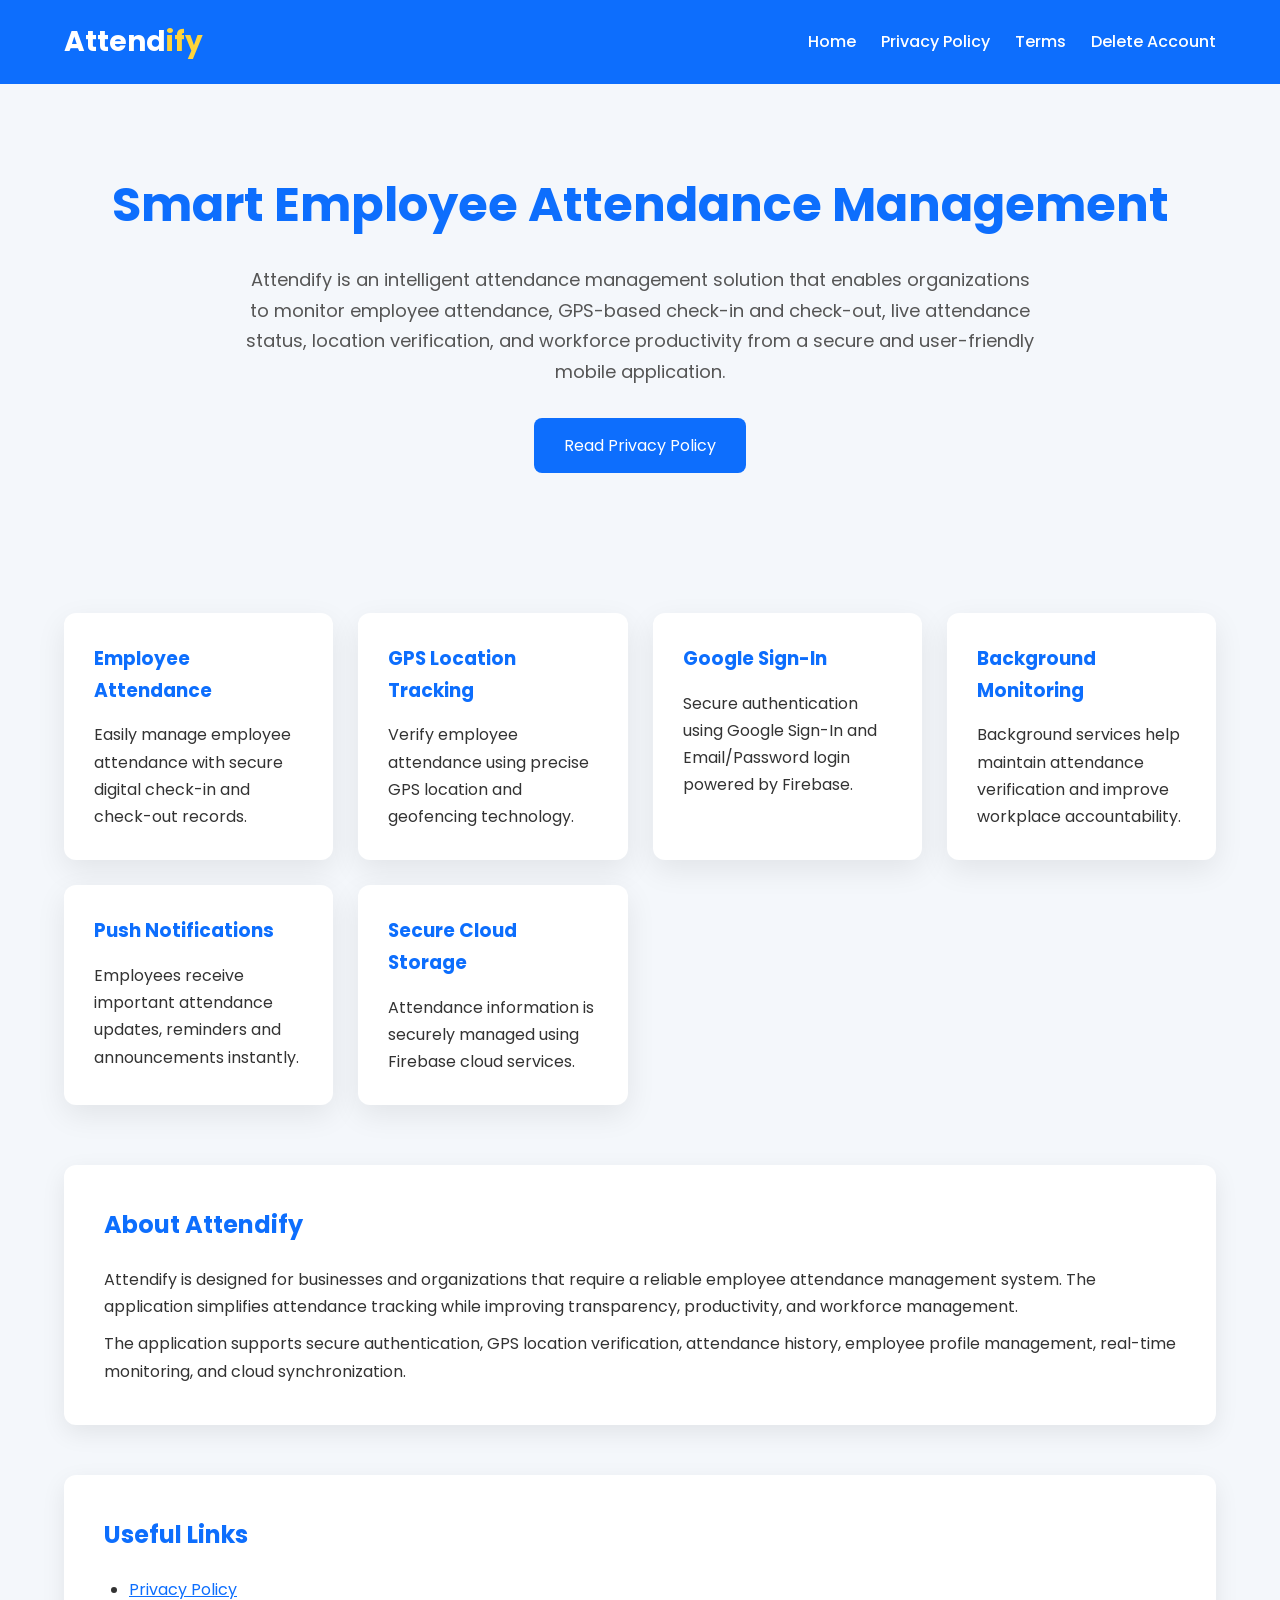
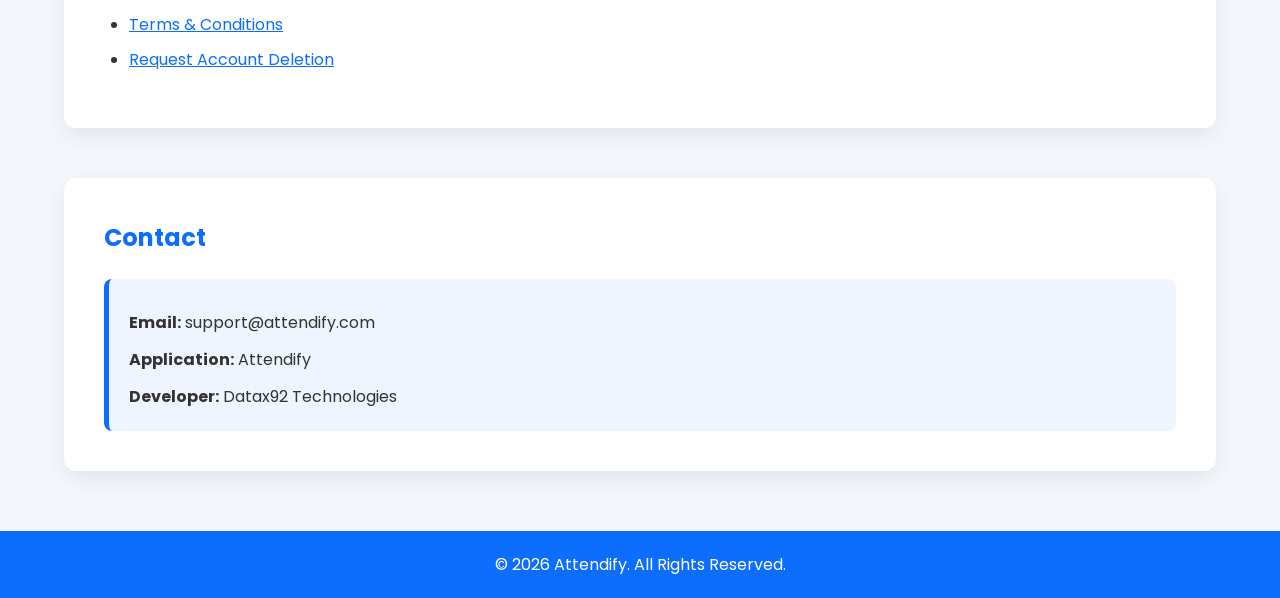
==== index.html @ 388b5a3d "All Set Ready to deploy" ====
<!DOCTYPE html>
<html lang="en">

<head>

    <meta charset="UTF-8">
    <meta name="viewport" content="width=device-width, initial-scale=1.0">

    <title>Attendify | Smart Employee Attendance Management</title>

    <meta name="description"
        content="Attendify is a smart employee attendance management application with GPS based check-in, check-out, location tracking, Google Sign-In and real-time attendance monitoring.">

    <link rel="stylesheet" href="style.css">

</head>

<body>

    <header>

        <div class="container">

            <div class="logo">
                Attend<span>ify</span>
            </div>

            <nav>

                <ul>

                    <li>
                        <a href="index.html">Home</a>
                    </li>

                    <li>
                        <a href="privacy-policy.html">Privacy Policy</a>
                    </li>

                    <li>
                        <a href="terms-and-conditions.html">Terms</a>
                    </li>

                    <li>
                        <a href="account-deletion.html">Delete Account</a>
                    </li>

                </ul>

            </nav>

        </div>

    </header>



    <section class="hero">

        <div class="container">

            <h1>
                Smart Employee Attendance Management
            </h1>

            <p>

                Attendify is an intelligent attendance management solution that
                enables organizations to monitor employee attendance,
                GPS-based check-in and check-out, live attendance status,
                location verification, and workforce productivity from
                a secure and user-friendly mobile application.

            </p>

            <a href="privacy-policy.html" class="btn">
                Read Privacy Policy
            </a>

        </div>

    </section>





    <section class="container">

        <div class="cards">

            <div class="card">

                <h3>
                    Employee Attendance
                </h3>

                <p>

                    Easily manage employee attendance with secure
                    digital check-in and check-out records.

                </p>

            </div>



            <div class="card">

                <h3>
                    GPS Location Tracking
                </h3>

                <p>

                    Verify employee attendance using precise
                    GPS location and geofencing technology.

                </p>

            </div>



            <div class="card">

                <h3>
                    Google Sign-In
                </h3>

                <p>

                    Secure authentication using Google Sign-In
                    and Email/Password login powered by Firebase.

                </p>

            </div>



            <div class="card">

                <h3>
                    Background Monitoring
                </h3>

                <p>

                    Background services help maintain attendance
                    verification and improve workplace accountability.

                </p>

            </div>



            <div class="card">

                <h3>
                    Push Notifications
                </h3>

                <p>

                    Employees receive important attendance updates,
                    reminders and announcements instantly.

                </p>

            </div>



            <div class="card">

                <h3>
                    Secure Cloud Storage
                </h3>

                <p>

                    Attendance information is securely managed
                    using Firebase cloud services.

                </p>

            </div>

        </div>

    </section>






    <section class="container">

        <div class="page">

            <h1>
                About Attendify
            </h1>

            <p>

                Attendify is designed for businesses and organizations that
                require a reliable employee attendance management system.
                The application simplifies attendance tracking while improving
                transparency, productivity, and workforce management.

            </p>

            <p>

                The application supports secure authentication,
                GPS location verification,
                attendance history,
                employee profile management,
                real-time monitoring,
                and cloud synchronization.

            </p>

        </div>

    </section>






    <section class="container">

        <div class="page">

            <h1>
                Useful Links
            </h1>

            <ul>

                <li>

                    <a href="privacy-policy.html">
                        Privacy Policy
                    </a>

                </li>

                <li>

                    <a href="terms-and-conditions.html">
                        Terms & Conditions
                    </a>

                </li>

                <li>

                    <a href="account-deletion.html">
                        Request Account Deletion
                    </a>

                </li>

            </ul>

        </div>

    </section>






    <section class="container">

        <div class="page">

            <h1>
                Contact
            </h1>

            <div class="contact-box">

                <p>

                    <strong>Email:</strong>

                    support@attendify.com

                </p>

                <p>

                    <strong>Application:</strong>

                    Attendify

                </p>

                <p>

                    <strong>Developer:</strong>

                    Datax92 Technologies

                </p>

            </div>

        </div>

    </section>






    <footer>

        <p>

            © 2026 Attendify. All Rights Reserved.

        </p>

    </footer>

</body>

</html>
---- style.css ----
/* Google Font */
@import url('https://fonts.googleapis.com/css2?family=Poppins:wght@300;400;500;600;700&display=swap');

*{
    margin:0;
    padding:0;
    box-sizing:border-box;
    font-family:'Poppins',sans-serif;
}

body{
    background:#f4f7fb;
    color:#333;
    line-height:1.7;
}

.container{
    width:90%;
    max-width:1200px;
    margin:auto;
}

header{
    background:#0d6efd;
    color:#fff;
    padding:18px 0;
    position:sticky;
    top:0;
    z-index:1000;
}

header .container{
    display:flex;
    justify-content:space-between;
    align-items:center;
}

.logo{
    font-size:28px;
    font-weight:700;
}

.logo span{
    color:#ffd43b;
}

nav ul{
    list-style:none;
    display:flex;
    gap:25px;
}

nav a{
    color:#fff;
    text-decoration:none;
    font-weight:500;
    transition:.3s;
}

nav a:hover{
    color:#ffd43b;
}

.hero{
    padding:80px 0;
    text-align:center;
}

.hero h1{
    font-size:48px;
    margin-bottom:20px;
    color:#0d6efd;
}

.hero p{
    max-width:800px;
    margin:auto;
    font-size:18px;
    color:#555;
}

.btn{
    display:inline-block;
    margin-top:30px;
    padding:14px 30px;
    background:#0d6efd;
    color:#fff;
    text-decoration:none;
    border-radius:8px;
    transition:.3s;
}

.btn:hover{
    background:#084fc7;
}

.cards{
    display:grid;
    grid-template-columns:repeat(auto-fit,minmax(260px,1fr));
    gap:25px;
    margin:60px 0;
}

.card{
    background:#fff;
    padding:30px;
    border-radius:12px;
    box-shadow:0 10px 30px rgba(0,0,0,.08);
    transition:.3s;
}

.card:hover{
    transform:translateY(-6px);
}

.card h3{
    color:#0d6efd;
    margin-bottom:15px;
}

.page{
    background:#fff;
    margin:50px auto;
    padding:40px;
    border-radius:12px;
    box-shadow:0 8px 25px rgba(0,0,0,.08);
}

.page h1{
    color:#0d6efd;
    margin-bottom:20px;
}

.page h2{
    margin-top:30px;
    color:#0d6efd;
}

.page p{
    margin-top:10px;
}

.page ul{
    margin:15px 0 15px 25px;
}

.page li{
    margin-bottom:8px;
}

footer{
    background:#0d6efd;
    color:#fff;
    text-align:center;
    padding:20px;
    margin-top:60px;
}

.contact-box{
    background:#eef5ff;
    padding:20px;
    border-left:5px solid #0d6efd;
    border-radius:8px;
    margin-top:20px;
}

a{
    color:#0d6efd;
}

@media(max-width:768px){

header .container{
    flex-direction:column;
    gap:15px;
}

nav ul{
    flex-direction:column;
    align-items:center;
}

.hero h1{
    font-size:34px;
}

.hero p{
    font-size:16px;
}

.page{
    padding:25px;
}

}
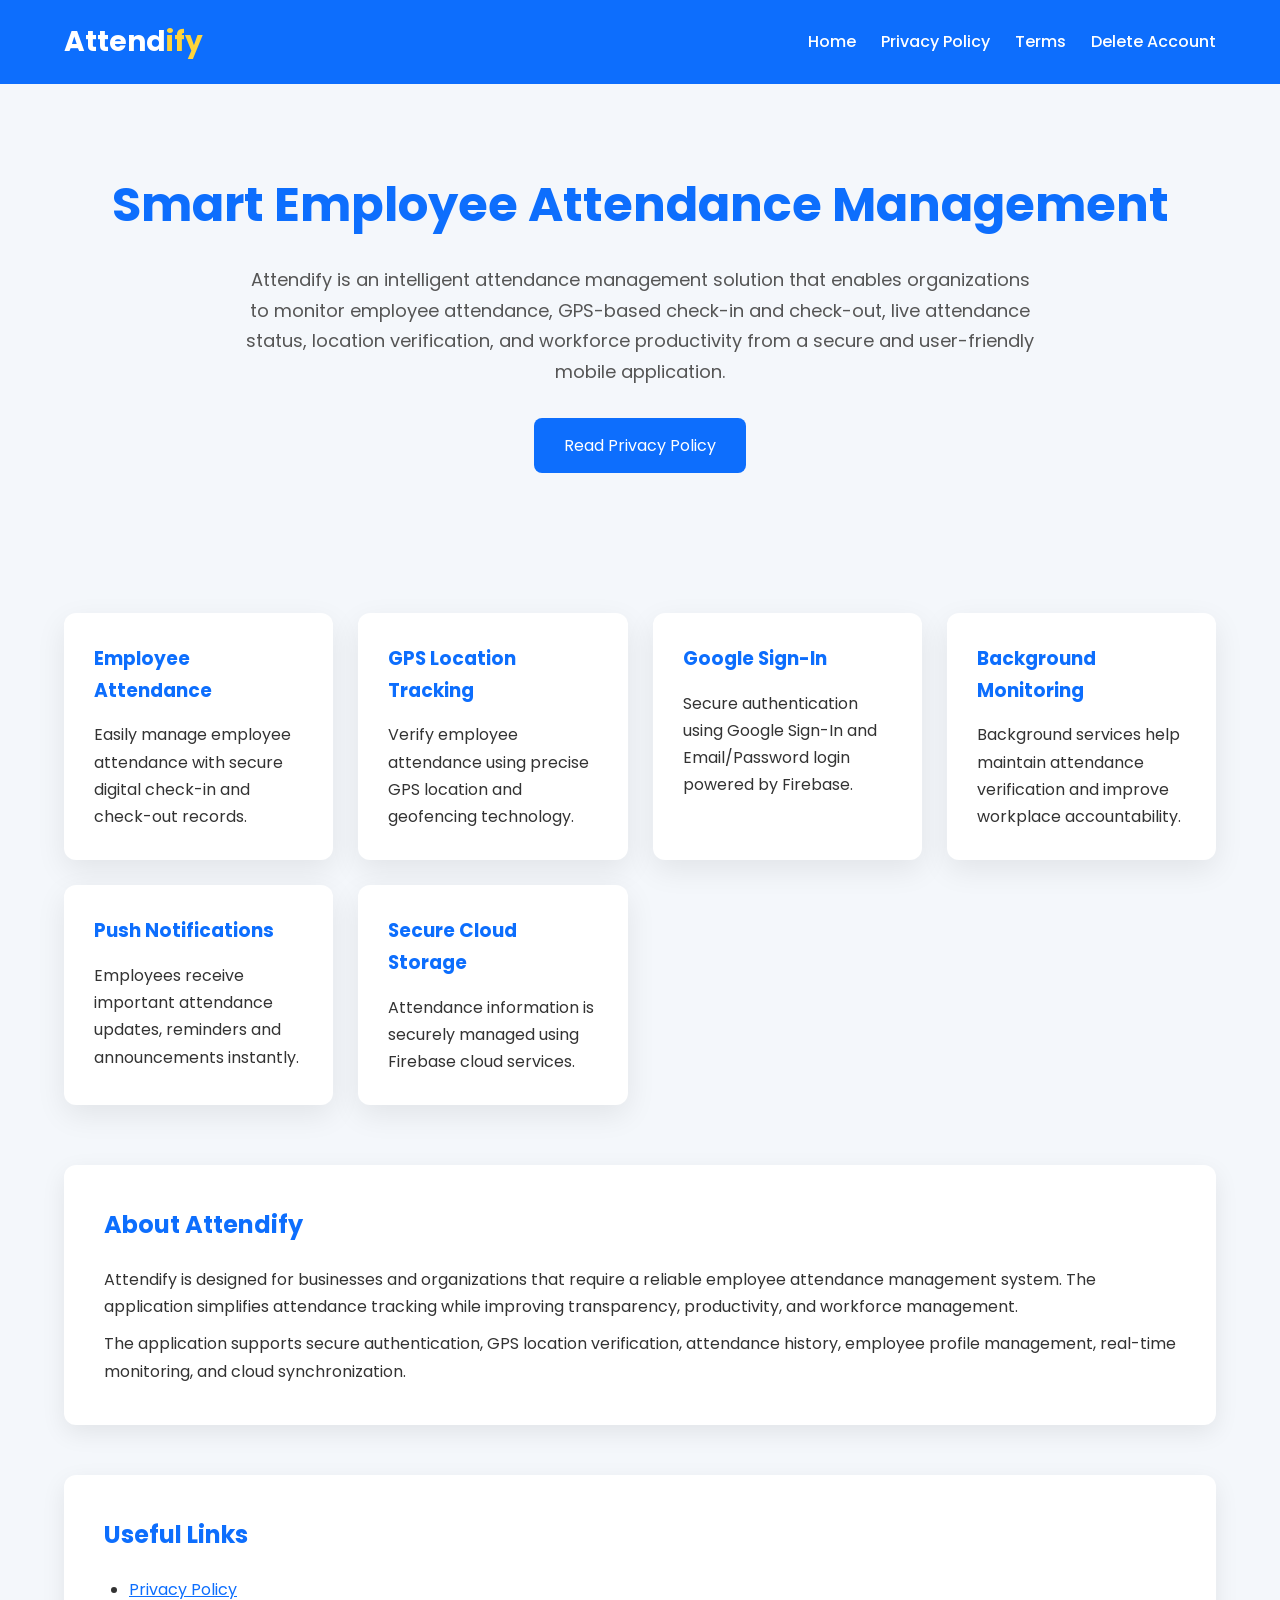
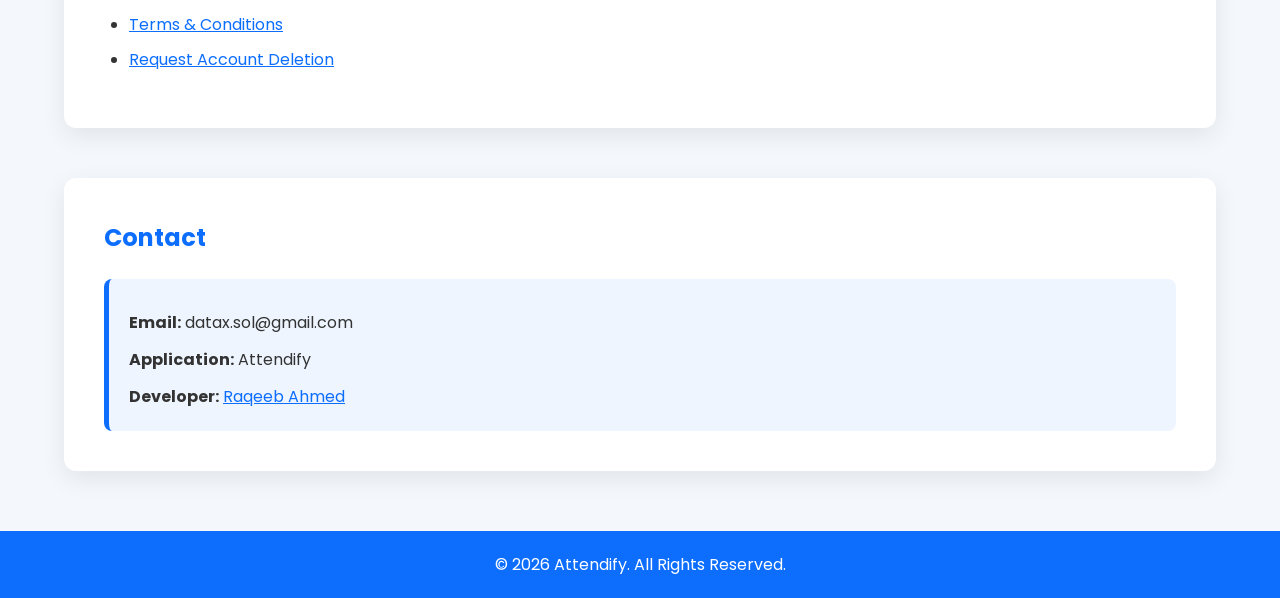
==== commit 609b63a0: "Ready To deploy" ====
--- a/index.html
+++ b/index.html
@@ -294,7 +294,7 @@
 
                     <strong>Email:</strong>
 
-                    support@attendify.com
+                    datax.sol@gmail.com
 
                 </p>
 
@@ -307,12 +307,13 @@
                 </p>
 
                 <p>
-
-                    <strong>Developer:</strong>
-
-                    Datax92 Technologies
-
-                </p>
+    <strong>Developer:</strong>
+    <a href="https://www.linkedin.com/in/ahmed-raqeeb/"
+       target="_blank"
+       rel="noopener noreferrer">
+        Raqeeb Ahmed
+    </a>
+</p>
 
             </div>
 
